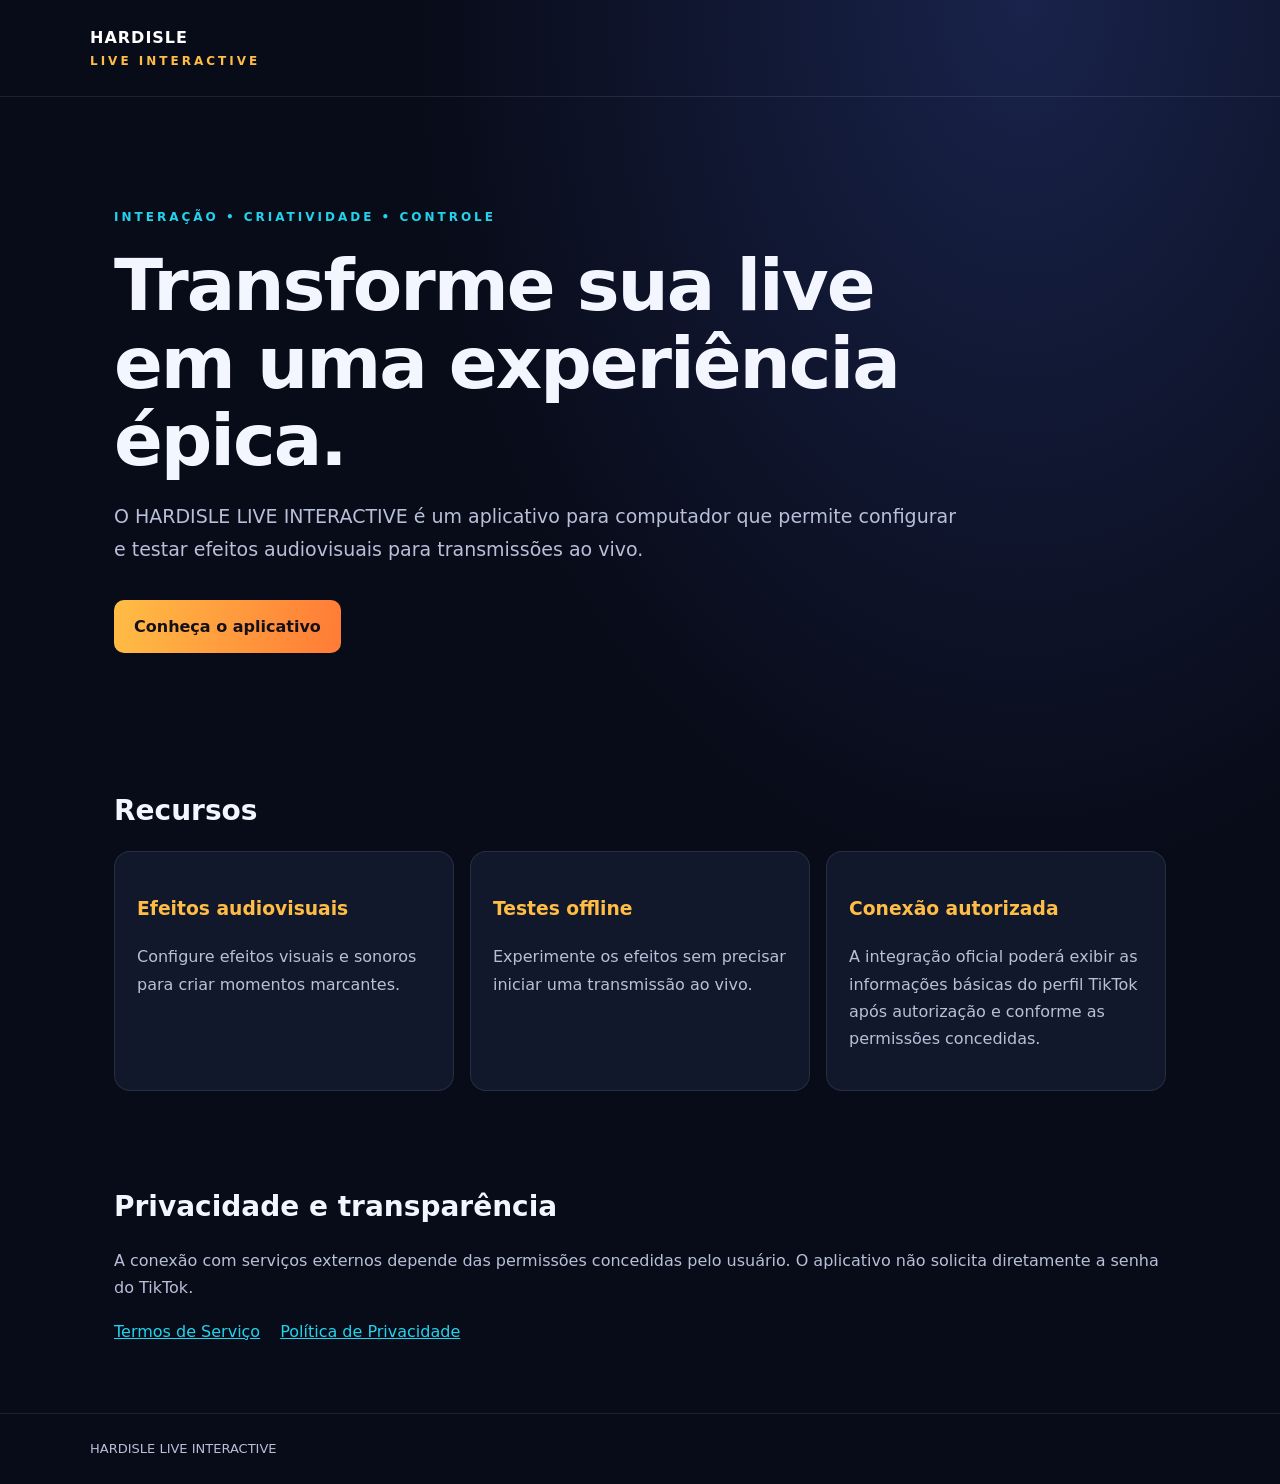
==== index.html @ c07a94df "Criar site HARDISLE LIVE INTERACTIVE" ====
<!doctype html>
<html lang="pt-BR">
<head>
<meta charset="utf-8">
<meta name="viewport" content="width=device-width,initial-scale=1">
<meta name="theme-color" content="#080b18">
<title>HARDISLE LIVE INTERACTIVE</title>
<meta name="description" content="Aplicativo para computador com efeitos audiovisuais e ferramentas de interação para transmissões ao vivo e testes offline.">
<link rel="stylesheet" href="style.css">
</head>
<body>
<header><a class="brand" href="index.html">HARDISLE <span>LIVE INTERACTIVE</span></a></header>
<main>
<section class="hero">
<div class="eyebrow">INTERAÇÃO • CRIATIVIDADE • CONTROLE</div>
<h1>Transforme sua live em uma experiência épica.</h1>
<p>O HARDISLE LIVE INTERACTIVE é um aplicativo para computador que permite configurar e testar efeitos audiovisuais para transmissões ao vivo.</p>
<a class="cta" href="#recursos">Conheça o aplicativo</a>
</section>
<section id="recursos" class="section">
<h2>Recursos</h2>
<div class="cards">
<article><h3>Efeitos audiovisuais</h3><p>Configure efeitos visuais e sonoros para criar momentos marcantes.</p></article>
<article><h3>Testes offline</h3><p>Experimente os efeitos sem precisar iniciar uma transmissão ao vivo.</p></article>
<article><h3>Conexão autorizada</h3><p>A integração oficial poderá exibir as informações básicas do perfil TikTok após autorização e conforme as permissões concedidas.</p></article>
</div>
</section>
<section class="section">
<h2>Privacidade e transparência</h2>
<p>A conexão com serviços externos depende das permissões concedidas pelo usuário. O aplicativo não solicita diretamente a senha do TikTok.</p>
<nav class="doclinks"><a href="terms.html">Termos de Serviço</a><a href="privacy.html">Política de Privacidade</a></nav>
</section>
</main>
<footer>HARDISLE LIVE INTERACTIVE</footer>
</body>
</html>
---- style.css ----
:root{color-scheme:dark;--bg:#080b18;--panel:#11182b;--text:#f4f6ff;--muted:#b7c0d8;--gold:#ffbd45;--cyan:#22d3ee}
*{box-sizing:border-box}body{margin:0;background:radial-gradient(ellipse at 80% 0%,#19234b 0,transparent 42%),var(--bg);color:var(--text);font:16px/1.7 system-ui,Segoe UI,sans-serif}header,footer{padding:24px max(6%,calc((100% - 1100px)/2));border-bottom:1px solid #ffffff18}.brand{color:#fff;font-weight:900;letter-spacing:1px;text-decoration:none}.brand span{display:block;color:var(--gold);font-size:12px;letter-spacing:3px}main{max-width:1100px;margin:auto;padding:30px 24px}.hero{padding:80px 0;max-width:850px}.eyebrow{color:var(--cyan);font-size:12px;font-weight:800;letter-spacing:3px}h1{font-size:clamp(38px,7vw,72px);line-height:1.08;letter-spacing:-2px;margin:20px 0}h2{font-size:28px;line-height:1.2}p{color:var(--muted)}.hero p{font-size:19px}.cta{display:inline-block;margin-top:16px;background:linear-gradient(100deg,var(--gold),#ff7b36);color:#15111a;text-decoration:none;font-weight:900;padding:13px 20px;border-radius:10px}.section{padding:38px 0}.cards{display:grid;grid-template-columns:repeat(auto-fit,minmax(220px,1fr));gap:16px}.cards article{background:var(--panel);border:1px solid #ffffff18;border-radius:16px;padding:22px}.cards h3{color:var(--gold)}.doclinks{display:flex;gap:20px;flex-wrap:wrap}.doclinks a,.document a{color:var(--cyan)}footer{border-top:1px solid #ffffff18;border-bottom:0;color:var(--muted);font-size:13px}.document{max-width:850px;min-height:70vh}.document h1{font-size:clamp(34px,6vw,52px)}.document h2{font-size:22px;margin-top:32px}
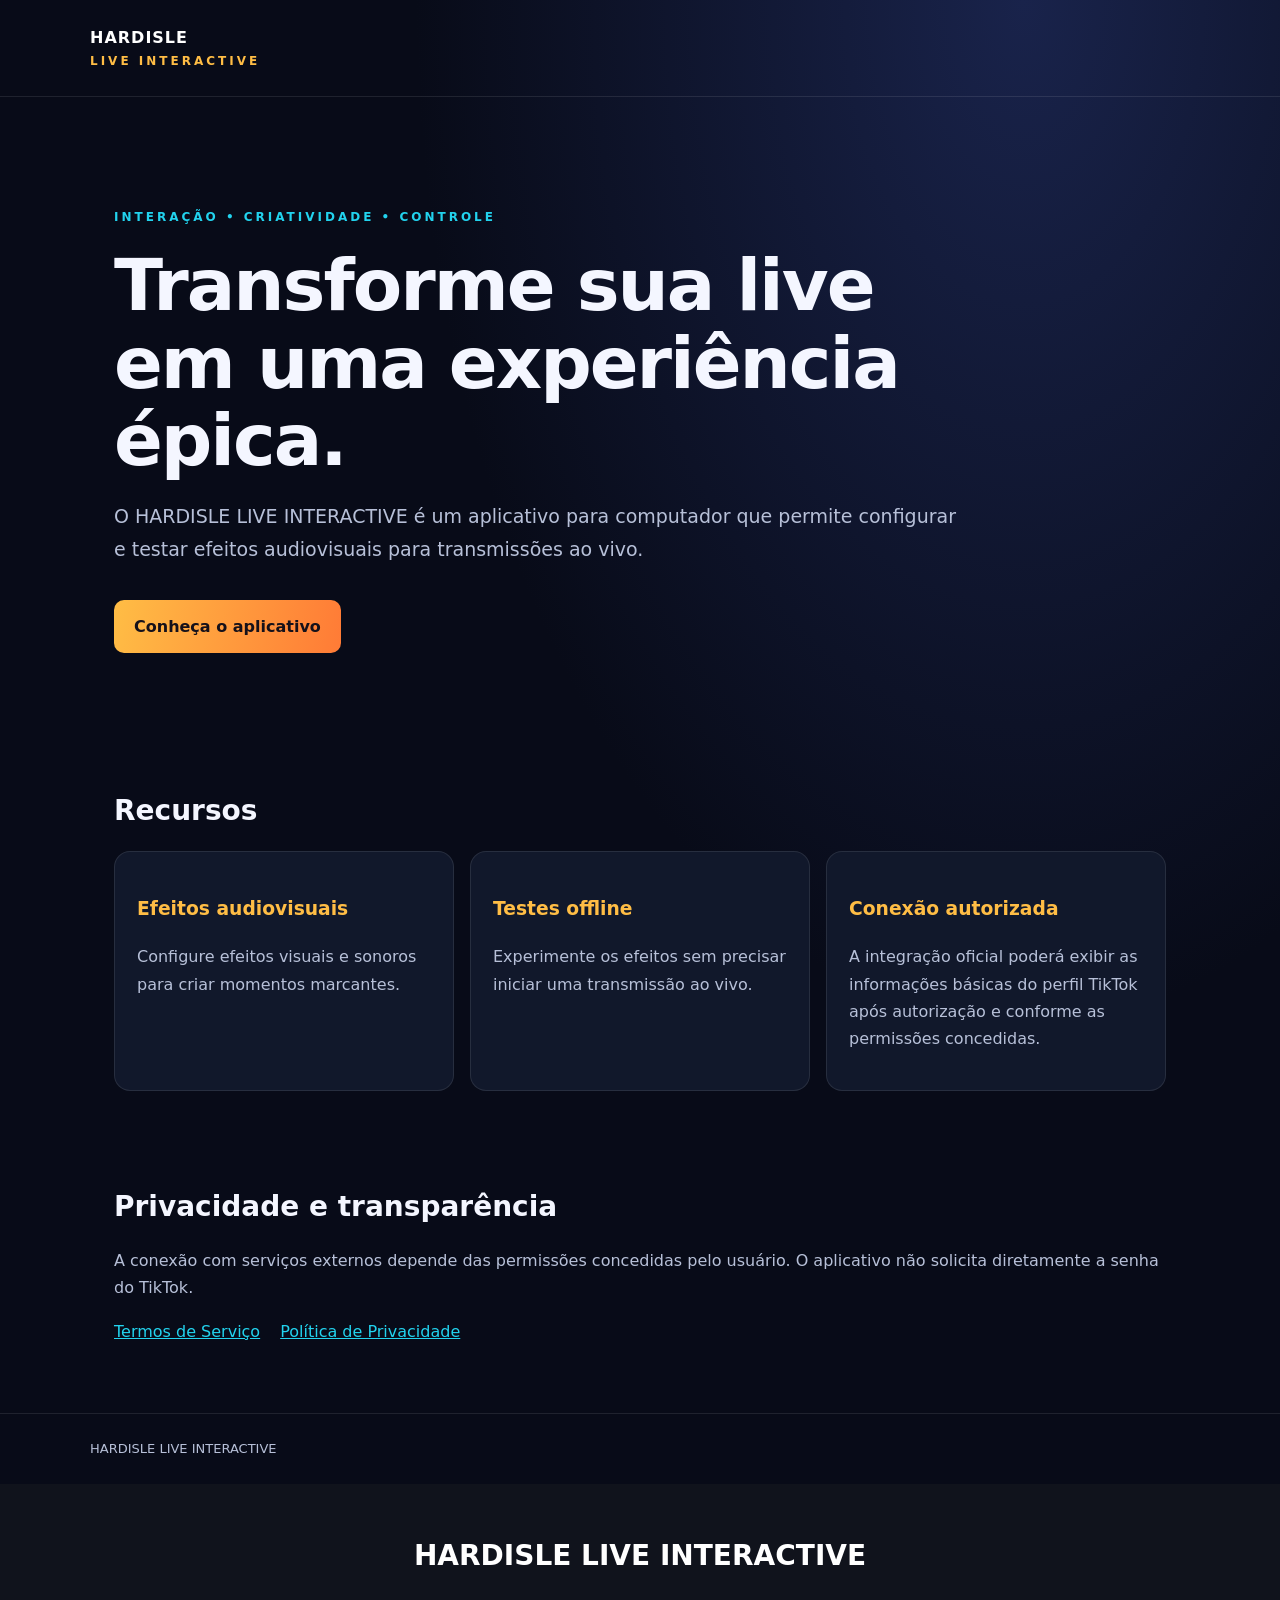
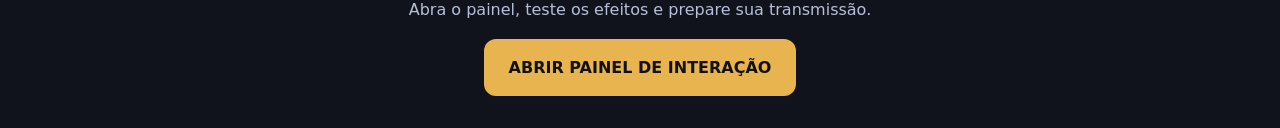
==== commit e471a5b7: "Adicionar botao para abrir painel HARDISLE LIVE" ====
--- a/index.html
+++ b/index.html
@@ -32,5 +32,15 @@
 </section>
 </main>
 <footer>HARDISLE LIVE INTERACTIVE</footer>
+
+<section id="hardisle-live-panel-button" style="padding:32px 20px;text-align:center;background:#10131c;color:#fff">
+  <h2>HARDISLE LIVE INTERACTIVE</h2>
+  <p>Abra o painel, teste os efeitos e prepare sua transmissão.</p>
+  <a href="https://proceed-specials-poison-anticipated.trycloudflare.com/" target="_blank" rel="noopener noreferrer"
+     style="display:inline-block;padding:15px 25px;border-radius:12px;background:#e8b44f;color:#111;font-weight:800;text-decoration:none">
+     ABRIR PAINEL DE INTERAÇÃO
+  </a>
+</section>
+
 </body>
 </html>
